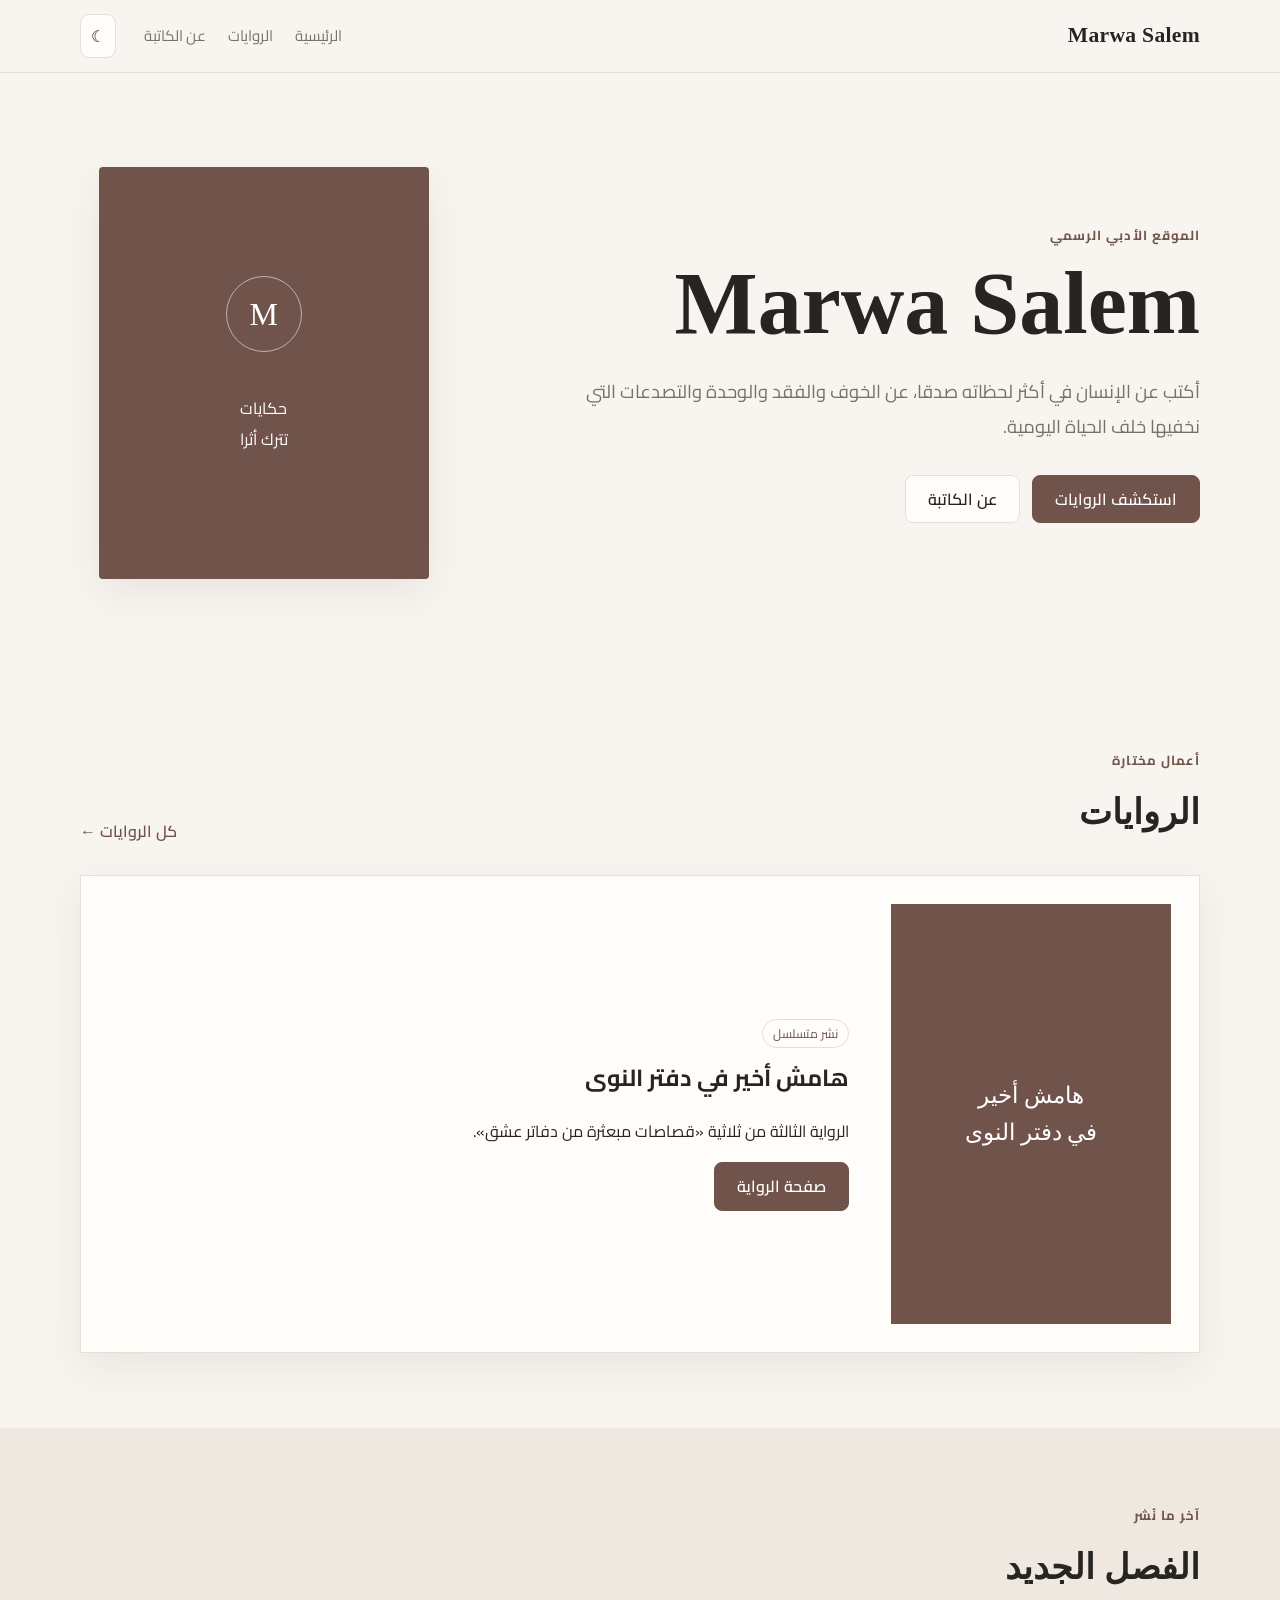
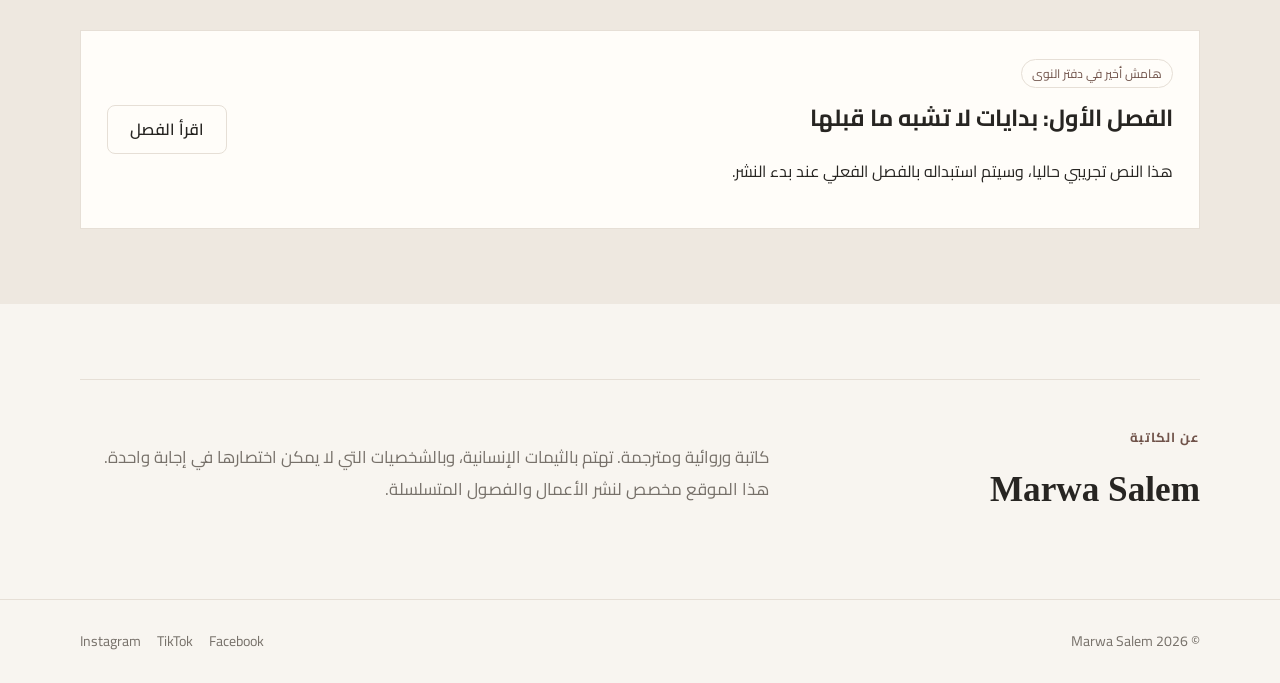
==== index.html @ b4e44f89 "Add files via upload" ====
<!doctype html>
<html lang="ar" dir="rtl">
<head>
  <meta charset="utf-8">
  <meta name="viewport" content="width=device-width, initial-scale=1">
  <meta name="description" content="الموقع الأدبي للكاتبة Marwa Salem، حيث تجدون الروايات والفصول المتسلسلة.">
  <title>Marwa Salem | الكاتبة</title>
  <link rel="stylesheet" href="style.css">
</head>
<body>
  <header class="site-header">
    <div class="container nav-wrap">
      <a class="brand" href="index.html">Marwa Salem</a>
      <nav>
        <a href="index.html">الرئيسية</a>
        <a href="novels.html">الروايات</a>
        <a href="#about">عن الكاتبة</a>
      </nav>
      <button class="theme-btn" id="themeToggle" type="button" aria-label="تبديل الوضع الليلي">☾</button>
    </div>
  </header>

  <main>
    <section class="hero container">
      <div class="hero-copy">
        <p class="eyebrow">الموقع الأدبي الرسمي</p>
        <h1>Marwa Salem</h1>
        <p class="lead">أكتب عن الإنسان في أكثر لحظاته صدقا، عن الخوف والفقد والوحدة والتصدعات التي نخفيها خلف الحياة اليومية.</p>
        <div class="actions">
          <a class="btn primary" href="novels.html">استكشف الروايات</a>
          <a class="btn secondary" href="#about">عن الكاتبة</a>
        </div>
      </div>
      <div class="hero-card" aria-hidden="true">
        <div class="book-mark">M</div>
        <p>حكايات<br>تترك أثرا</p>
      </div>
    </section>

    <section class="section container" id="featured">
      <div class="section-head">
        <div>
          <p class="eyebrow">أعمال مختارة</p>
          <h2>الروايات</h2>
        </div>
        <a class="text-link" href="novels.html">كل الروايات ←</a>
      </div>

      <article class="novel-card featured">
        <div class="cover-placeholder"><span>هامش أخير<br>في دفتر النوى</span></div>
        <div class="novel-info">
          <span class="tag">نشر متسلسل</span>
          <h3>هامش أخير في دفتر النوى</h3>
          <p>الرواية الثالثة من ثلاثية «قصاصات مبعثرة من دفاتر عشق».</p>
          <a class="btn primary" href="novel.html">صفحة الرواية</a>
        </div>
      </article>
    </section>

    <section class="section soft">
      <div class="container">
        <div class="section-head">
          <div>
            <p class="eyebrow">آخر ما نُشر</p>
            <h2>الفصل الجديد</h2>
          </div>
        </div>
        <article class="chapter-card">
          <div>
            <span class="tag">هامش أخير في دفتر النوى</span>
            <h3>الفصل الأول: بدايات لا تشبه ما قبلها</h3>
            <p>هذا النص تجريبي حاليا، وسيتم استبداله بالفصل الفعلي عند بدء النشر.</p>
          </div>
          <a class="btn secondary" href="chapter.html">اقرأ الفصل</a>
        </article>
      </div>
    </section>

    <section class="section container" id="about">
      <div class="about">
        <div>
          <p class="eyebrow">عن الكاتبة</p>
          <h2>Marwa Salem</h2>
        </div>
        <p>كاتبة وروائية ومترجمة. تهتم بالثيمات الإنسانية، وبالشخصيات التي لا يمكن اختصارها في إجابة واحدة. هذا الموقع مخصص لنشر الأعمال والفصول المتسلسلة.</p>
      </div>
    </section>
  </main>

  <footer class="site-footer">
    <div class="container footer-wrap">
      <span>© <span id="year"></span> Marwa Salem</span>
      <div class="socials">
        <a href="#" aria-label="Facebook">Facebook</a>
        <a href="#" aria-label="TikTok">TikTok</a>
        <a href="#" aria-label="Instagram">Instagram</a>
      </div>
    </div>
  </footer>

  <script src="script.js"></script>
</body>
</html>
---- style.css ----
@import url('https://fonts.googleapis.com/css2?family=Amiri:wght@400;700&family=Cairo:wght@400;500;600;700&display=swap');

:root {
  --bg: #f8f5f0;
  --surface: #fffdf9;
  --text: #272522;
  --muted: #77716a;
  --line: #e6dfd6;
  --accent: #70534a;
  --accent-dark: #503b35;
  --soft: #eee8e0;
  --shadow: 0 14px 40px rgba(50, 40, 30, .08);
  --reading-size: 1.25rem;
}

* { box-sizing: border-box; }

html { scroll-behavior: smooth; }

body {
  margin: 0;
  background: var(--bg);
  color: var(--text);
  font-family: "Cairo", sans-serif;
  line-height: 1.9;
}

body.dark {
  --bg: #171513;
  --surface: #211e1b;
  --text: #eee8df;
  --muted: #b7afa6;
  --line: #39332e;
  --accent: #c5a493;
  --accent-dark: #e1c8b8;
  --soft: #211e1b;
  --shadow: 0 14px 40px rgba(0,0,0,.25);
}

a { color: inherit; text-decoration: none; }

.container {
  width: min(1120px, calc(100% - 40px));
  margin-inline: auto;
}

.site-header {
  position: sticky;
  top: 0;
  z-index: 20;
  background: color-mix(in srgb, var(--bg) 92%, transparent);
  backdrop-filter: blur(12px);
  border-bottom: 1px solid var(--line);
}

.nav-wrap {
  min-height: 72px;
  display: flex;
  align-items: center;
  gap: 28px;
}

.brand {
  font-family: Georgia, serif;
  font-size: 1.35rem;
  font-weight: 700;
  letter-spacing: .3px;
  margin-left: auto;
}

nav { display: flex; gap: 22px; }
nav a { color: var(--muted); font-size: .94rem; }
nav a:hover, nav a.active { color: var(--text); }

.theme-btn, .font-btn {
  border: 1px solid var(--line);
  background: var(--surface);
  color: var(--text);
  border-radius: 9px;
  cursor: pointer;
  padding: 6px 10px;
  font: inherit;
}

.theme-btn { margin-right: 0; }

.hero {
  min-height: 600px;
  display: grid;
  grid-template-columns: 1.3fr .7fr;
  align-items: center;
  gap: 70px;
  padding-block: 80px;
}

.hero-copy h1 {
  font-family: Georgia, serif;
  font-size: clamp(3rem, 7vw, 5.5rem);
  line-height: 1.05;
  margin: 10px 0 25px;
}

.eyebrow {
  color: var(--accent);
  font-size: .82rem;
  font-weight: 700;
  letter-spacing: .08em;
  margin: 0 0 7px;
}

.lead {
  color: var(--muted);
  font-size: 1.15rem;
  max-width: 650px;
}

.actions { display: flex; gap: 12px; margin-top: 30px; flex-wrap: wrap; }

.btn {
  display: inline-flex;
  justify-content: center;
  align-items: center;
  min-height: 44px;
  padding: 8px 22px;
  border-radius: 8px;
  font-weight: 600;
  border: 1px solid var(--line);
}

.btn.primary { background: var(--accent); color: #fff; border-color: var(--accent); }
.btn.primary:hover { background: var(--accent-dark); }
.btn.secondary { background: var(--surface); }

.hero-card {
  aspect-ratio: 4 / 5;
  max-width: 330px;
  justify-self: center;
  width: 100%;
  background: var(--accent);
  color: #fff;
  display: flex;
  flex-direction: column;
  align-items: center;
  justify-content: center;
  border-radius: 4px;
  box-shadow: var(--shadow);
  text-align: center;
}

.book-mark {
  width: 76px;
  height: 76px;
  border: 1px solid rgba(255,255,255,.55);
  border-radius: 50%;
  display: grid;
  place-items: center;
  font-family: Georgia, serif;
  font-size: 2rem;
  margin-bottom: 25px;
}

.section { padding-block: 75px; }
.soft { background: var(--soft); }

.section-head {
  display: flex;
  justify-content: space-between;
  align-items: end;
  gap: 20px;
  margin-bottom: 28px;
}

h2 { font-family: Georgia, serif; font-size: 2.2rem; margin: 0; }
h3 { font-size: 1.45rem; margin: 8px 0 12px; }

.text-link { color: var(--accent); font-weight: 600; }

.novel-card {
  display: grid;
  grid-template-columns: 280px 1fr;
  gap: 42px;
  align-items: center;
  background: var(--surface);
  padding: 28px;
  border: 1px solid var(--line);
  box-shadow: var(--shadow);
}

.cover-placeholder {
  aspect-ratio: 2 / 3;
  background: #70534a;
  color: #fff;
  display: grid;
  place-items: center;
  text-align: center;
  padding: 25px;
  font-family: Georgia, serif;
  font-size: 1.45rem;
  line-height: 1.6;
}

.cover-placeholder.alt { background: #4f4b43; }

.cover-placeholder.large { width: min(320px, 100%); }

.tag {
  display: inline-block;
  font-size: .76rem;
  color: var(--accent);
  border: 1px solid var(--line);
  padding: 2px 10px;
  border-radius: 999px;
}

.chapter-card {
  background: var(--surface);
  border: 1px solid var(--line);
  padding: 26px;
  display: flex;
  justify-content: space-between;
  align-items: center;
  gap: 25px;
}

.about {
  border-top: 1px solid var(--line);
  padding-top: 45px;
  display: grid;
  grid-template-columns: .7fr 1.3fr;
  gap: 60px;
}

.about p:last-child { color: var(--muted); font-size: 1.05rem; }

.site-footer {
  border-top: 1px solid var(--line);
  padding: 28px 0;
  color: var(--muted);
  font-size: .88rem;
}

.footer-wrap { display: flex; justify-content: space-between; gap: 20px; }
.socials { display: flex; gap: 16px; }

.page { padding-block: 80px; min-height: 75vh; }
.page-title { max-width: 700px; margin-bottom: 50px; }
.page-title h1 { font-family: Georgia, serif; font-size: 3.5rem; margin: 5px 0 10px; }

.novel-grid {
  display: grid;
  grid-template-columns: repeat(2, minmax(0, 1fr));
  gap: 30px;
}

.novel-tile {
  background: var(--surface);
  border: 1px solid var(--line);
  overflow: hidden;
}

.novel-tile .cover-placeholder { width: 100%; }
.tile-body { padding: 25px; }
.tile-body p { color: var(--muted); }

.muted { color: var(--muted); }

.novel-hero {
  display: grid;
  grid-template-columns: 320px 1fr;
  gap: 55px;
  align-items: center;
  padding-bottom: 75px;
  border-bottom: 1px solid var(--line);
}

.novel-hero h1 {
  font-family: Georgia, serif;
  font-size: clamp(2.5rem, 5vw, 4.5rem);
  line-height: 1.15;
  margin: 12px 0 20px;
}

.chapters { padding-top: 65px; }

.chapter-row {
  display: grid;
  grid-template-columns: 70px 1fr 40px;
  align-items: center;
  gap: 15px;
  padding: 20px 10px;
  border-top: 1px solid var(--line);
}

.chapter-row:hover { background: var(--surface); }
.chapter-number { color: var(--accent); font-family: Georgia, serif; font-size: 1.3rem; }
.chapter-row strong { display: block; font-size: 1.05rem; }
.chapter-row small { color: var(--muted); }
.arrow { color: var(--accent); }
.chapter-row.disabled { opacity: .55; pointer-events: none; }

.reading-container {
  width: min(820px, calc(100% - 35px));
  margin-inline: auto;
  padding-block: 55px 80px;
}

.reading-meta {
  display: flex;
  justify-content: space-between;
  gap: 15px;
  color: var(--muted);
  font-size: .88rem;
  margin-bottom: 50px;
}

.reading-meta a { color: var(--accent); }

.chapter {
  background: var(--surface);
  border: 1px solid var(--line);
  padding: clamp(28px, 6vw, 75px);
  box-shadow: var(--shadow);
}

.chapter h1 {
  font-family: Georgia, serif;
  font-size: clamp(2rem, 5vw, 3.3rem);
  line-height: 1.25;
  margin: 5px 0 40px;
}

.chapter p {
  font-family: "Amiri", serif;
  font-size: var(--reading-size);
  line-height: 2.2;
  margin: 0 0 1.5em;
}

.chapter .chapter-note {
  font-family: "Cairo", sans-serif;
  color: var(--muted);
  font-size: .88rem;
  border-right: 3px solid var(--accent);
  padding-right: 15px;
}

.chapter-nav {
  display: grid;
  grid-template-columns: 1fr 1fr 1fr;
  gap: 12px;
  margin-top: 25px;
}

.nav-chapter {
  text-align: center;
  padding: 12px;
  border: 1px solid var(--line);
  background: var(--surface);
  border-radius: 8px;
}

.nav-chapter.disabled { opacity: .4; pointer-events: none; }

.reader-tools { display: flex; gap: 6px; margin-right: 10px; }

@media (max-width: 760px) {
  .container { width: min(100% - 28px, 1120px); }
  .nav-wrap { gap: 14px; min-height: 64px; }
  nav { display: none; }
  .brand { font-size: 1.1rem; }
  .hero { grid-template-columns: 1fr; gap: 35px; padding-block: 55px; }
  .hero-card { max-width: 230px; }
  .hero-copy h1 { font-size: 3.5rem; }
  .section { padding-block: 55px; }
  .novel-card, .novel-hero { grid-template-columns: 1fr; gap: 28px; }
  .cover-placeholder.large { margin-inline: auto; }
  .novel-grid { grid-template-columns: 1fr; }
  .about { grid-template-columns: 1fr; gap: 10px; }
  .chapter-card { align-items: stretch; flex-direction: column; }
  .page-title h1 { font-size: 2.8rem; }
  .reading-container { width: min(100% - 18px, 820px); padding-top: 35px; }
  .chapter { padding: 25px 20px; }
  .chapter-nav { grid-template-columns: 1fr; }
  .reading-meta { flex-direction: column; }
  .reader-tools { margin-right: auto; }
}

@media print {
  .site-header, .chapter-nav { display: none; }
  .chapter { border: 0; box-shadow: none; }
}
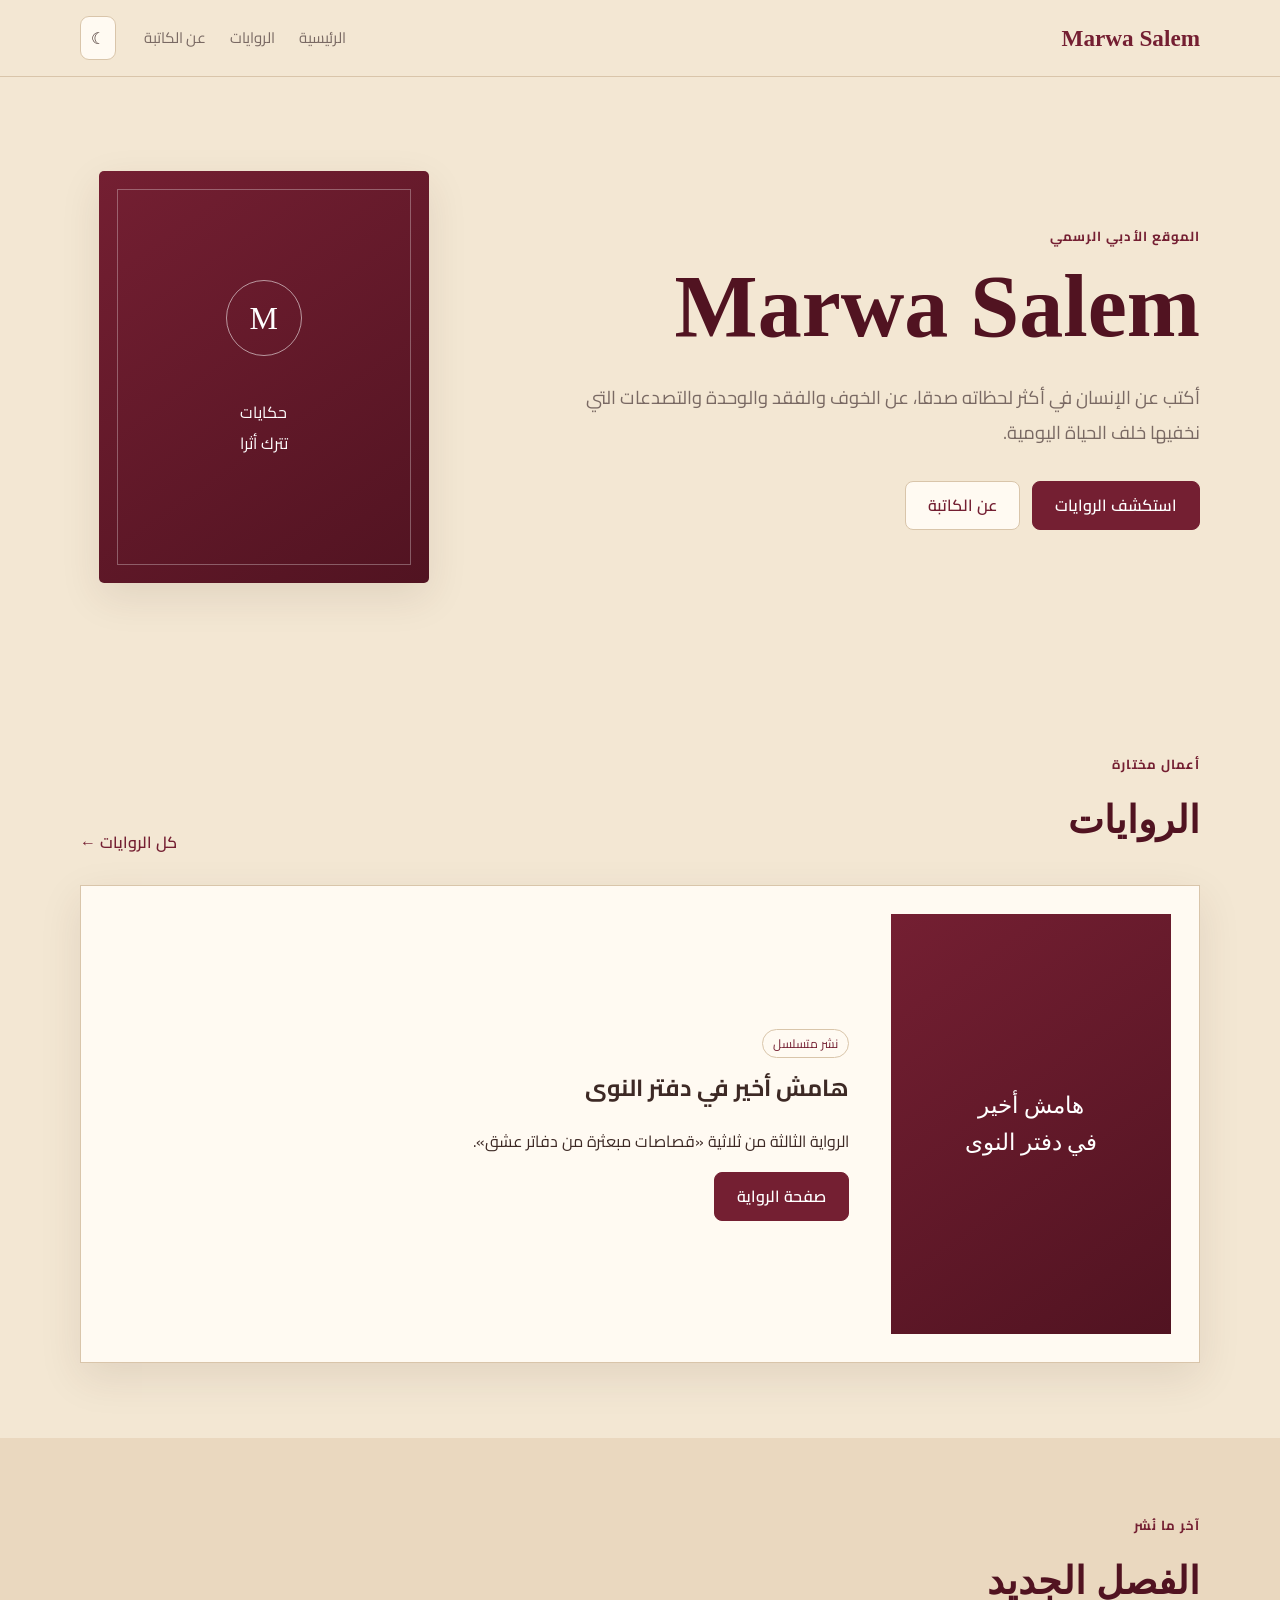
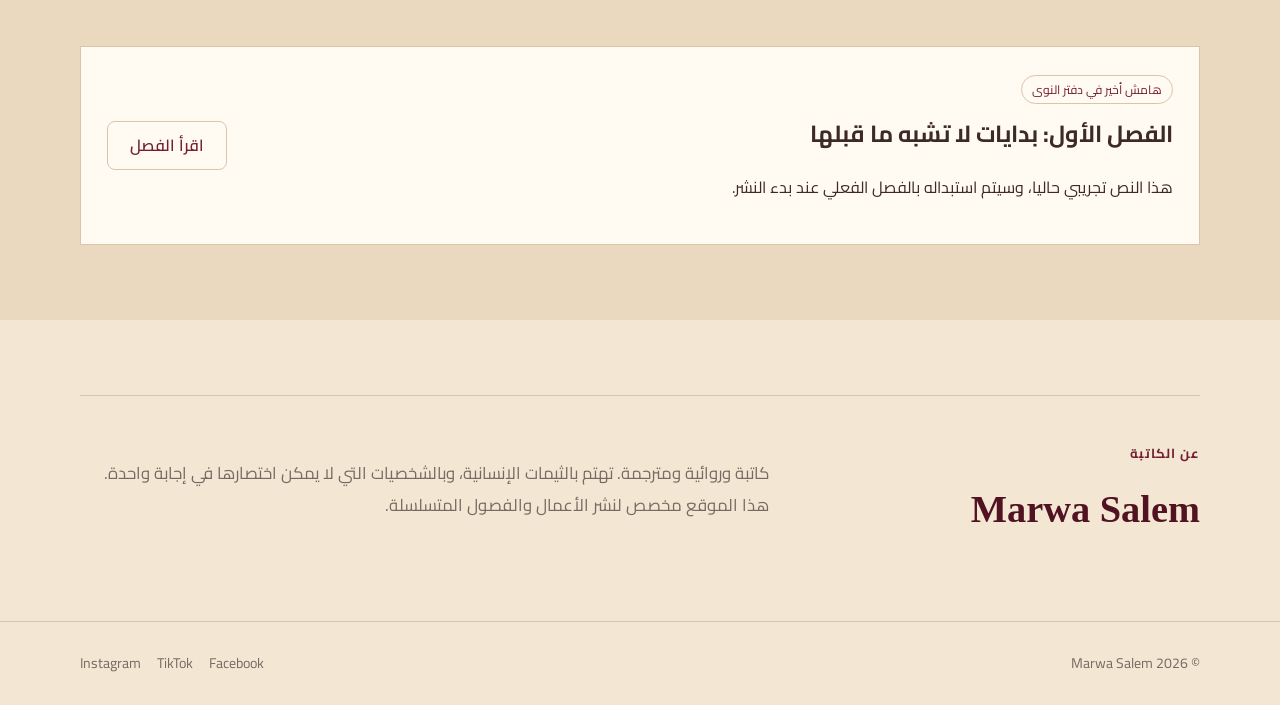
==== commit eb1061ce: "Fix stylesheet link path in index.html" ====
--- a/index.html
+++ b/index.html
@@ -5,8 +5,7 @@
   <meta name="viewport" content="width=device-width, initial-scale=1">
   <meta name="description" content="الموقع الأدبي للكاتبة Marwa Salem، حيث تجدون الروايات والفصول المتسلسلة.">
   <title>Marwa Salem | الكاتبة</title>
-  <link rel="stylesheet" href="style.css">
-</head>
+<link rel="stylesheet" href="./style.css"></head>
 <body>
   <header class="site-header">
     <div class="container nav-wrap">
@@ -100,4 +99,4 @@
 
   <script src="script.js"></script>
 </body>
-</html>+</html>
--- a/style.css
+++ b/style.css
@@ -1,21 +1,28 @@
 @import url('https://fonts.googleapis.com/css2?family=Amiri:wght@400;700&family=Cairo:wght@400;500;600;700&display=swap');
 
 :root {
-  --bg: #f8f5f0;
-  --surface: #fffdf9;
-  --text: #272522;
-  --muted: #77716a;
-  --line: #e6dfd6;
-  --accent: #70534a;
-  --accent-dark: #503b35;
-  --soft: #eee8e0;
-  --shadow: 0 14px 40px rgba(50, 40, 30, .08);
+  --bg: #f3e7d3;
+  --surface: #fffaf2;
+  --surface-soft: #ead8bf;
+  --text: #3d2925;
+  --muted: #796963;
+  --line: #d9c5aa;
+  --accent: #741f32;
+  --accent-dark: #511321;
+  --accent-soft: #8f4555;
+  --gold: #a7834d;
+  --soft: #ead8bf;
+  --shadow: 0 14px 40px rgba(72, 43, 31, .10);
   --reading-size: 1.25rem;
 }
 
-* { box-sizing: border-box; }
-
-html { scroll-behavior: smooth; }
+* {
+  box-sizing: border-box;
+}
+
+html {
+  scroll-behavior: smooth;
+}
 
 body {
   margin: 0;
@@ -26,53 +33,100 @@
 }
 
 body.dark {
-  --bg: #171513;
-  --surface: #211e1b;
-  --text: #eee8df;
-  --muted: #b7afa6;
-  --line: #39332e;
-  --accent: #c5a493;
-  --accent-dark: #e1c8b8;
-  --soft: #211e1b;
-  --shadow: 0 14px 40px rgba(0,0,0,.25);
-}
-
-a { color: inherit; text-decoration: none; }
+  --bg: #171211;
+  --surface: #241b1a;
+  --surface-soft: #2c211f;
+  --text: #f2e6d8;
+  --muted: #c0aaa0;
+  --line: #493532;
+  --accent: #c56a7d;
+  --accent-dark: #e18b9c;
+  --accent-soft: #d48797;
+  --gold: #c3a36a;
+  --soft: #2c211f;
+  --shadow: 0 14px 40px rgba(0, 0, 0, .30);
+}
+
+a {
+  color: inherit;
+  text-decoration: none;
+}
 
 .container {
   width: min(1120px, calc(100% - 40px));
   margin-inline: auto;
 }
+
+/* Header */
 
 .site-header {
   position: sticky;
   top: 0;
   z-index: 20;
-  background: color-mix(in srgb, var(--bg) 92%, transparent);
+  background: color-mix(in srgb, var(--bg) 94%, transparent);
   backdrop-filter: blur(12px);
   border-bottom: 1px solid var(--line);
 }
 
 .nav-wrap {
-  min-height: 72px;
+  min-height: 76px;
   display: flex;
   align-items: center;
   gap: 28px;
 }
 
+/* اسم الكاتبة + الصورة */
+
 .brand {
-  font-family: Georgia, serif;
-  font-size: 1.35rem;
+  display: inline-flex;
+  align-items: center;
+  gap: 11px;
+  font-family: "Amiri", serif;
+  font-size: 1.45rem;
   font-weight: 700;
-  letter-spacing: .3px;
+  color: var(--accent);
   margin-left: auto;
-}
-
-nav { display: flex; gap: 22px; }
-nav a { color: var(--muted); font-size: .94rem; }
-nav a:hover, nav a.active { color: var(--text); }
-
-.theme-btn, .font-btn {
+  white-space: nowrap;
+}
+
+.brand-logo {
+  width: 44px;
+  height: 44px;
+  border-radius: 7px;
+  object-fit: cover;
+  border: 2px solid var(--accent);
+  background: var(--surface);
+  box-shadow: 0 4px 12px rgba(72, 43, 31, .12);
+}
+
+/* لو لم توجد صورة بعد */
+
+.brand-logo.placeholder {
+  display: grid;
+  place-items: center;
+  font-family: "Amiri", serif;
+  font-size: 1.1rem;
+  color: var(--accent);
+}
+
+nav {
+  display: flex;
+  gap: 24px;
+}
+
+nav a {
+  color: var(--muted);
+  font-size: .94rem;
+  transition: color .2s ease;
+}
+
+nav a:hover,
+nav a.active {
+  color: var(--accent);
+}
+
+.theme-btn,
+.font-btn {
   border: 1px solid var(--line);
   background: var(--surface);
   color: var(--text);
@@ -82,7 +136,13 @@
   font: inherit;
 }
 
-.theme-btn { margin-right: 0; }
+.theme-btn:hover,
+.font-btn:hover {
+  border-color: var(--accent);
+  color: var(--accent);
+}
+
+/* Hero */
 
 .hero {
   min-height: 600px;
@@ -94,9 +154,10 @@
 }
 
 .hero-copy h1 {
-  font-family: Georgia, serif;
+  font-family: "Amiri", serif;
+  color: var(--accent-dark);
   font-size: clamp(3rem, 7vw, 5.5rem);
-  line-height: 1.05;
+  line-height: 1.1;
   margin: 10px 0 25px;
 }
 
@@ -114,7 +175,12 @@
   max-width: 650px;
 }
 
-.actions { display: flex; gap: 12px; margin-top: 30px; flex-wrap: wrap; }
+.actions {
+  display: flex;
+  gap: 12px;
+  margin-top: 30px;
+  flex-wrap: wrap;
+}
 
 .btn {
   display: inline-flex;
@@ -125,42 +191,79 @@
   border-radius: 8px;
   font-weight: 600;
   border: 1px solid var(--line);
-}
-
-.btn.primary { background: var(--accent); color: #fff; border-color: var(--accent); }
-.btn.primary:hover { background: var(--accent-dark); }
-.btn.secondary { background: var(--surface); }
+  transition: all .2s ease;
+}
+
+.btn.primary {
+  background: var(--accent);
+  color: #fff;
+  border-color: var(--accent);
+}
+
+.btn.primary:hover {
+  background: var(--accent-dark);
+  border-color: var(--accent-dark);
+}
+
+.btn.secondary {
+  background: var(--surface);
+  color: var(--accent);
+}
+
+.btn.secondary:hover {
+  border-color: var(--accent);
+}
+
+/* Hero card */
 
 .hero-card {
   aspect-ratio: 4 / 5;
   max-width: 330px;
   justify-self: center;
   width: 100%;
-  background: var(--accent);
+  background:
+    linear-gradient(145deg, var(--accent), var(--accent-dark));
   color: #fff;
   display: flex;
   flex-direction: column;
   align-items: center;
   justify-content: center;
-  border-radius: 4px;
+  border-radius: 5px;
   box-shadow: var(--shadow);
   text-align: center;
+  position: relative;
+  overflow: hidden;
+}
+
+.hero-card::before {
+  content: "";
+  position: absolute;
+  inset: 18px;
+  border: 1px solid rgba(255, 255, 255, .30);
+  pointer-events: none;
 }
 
 .book-mark {
   width: 76px;
   height: 76px;
-  border: 1px solid rgba(255,255,255,.55);
+  border: 1px solid rgba(255, 255, 255, .55);
   border-radius: 50%;
   display: grid;
   place-items: center;
-  font-family: Georgia, serif;
+  font-family: "Amiri", serif;
   font-size: 2rem;
   margin-bottom: 25px;
 }
 
-.section { padding-block: 75px; }
-.soft { background: var(--soft); }
+/* Sections */
+
+.section {
+  padding-block: 75px;
+}
+
+.soft {
+  background: var(--soft);
+}
 
 .section-head {
   display: flex;
@@ -170,10 +273,28 @@
   margin-bottom: 28px;
 }
 
-h2 { font-family: Georgia, serif; font-size: 2.2rem; margin: 0; }
-h3 { font-size: 1.45rem; margin: 8px 0 12px; }
-
-.text-link { color: var(--accent); font-weight: 600; }
+h2 {
+  font-family: "Amiri", serif;
+  color: var(--accent-dark);
+  font-size: 2.4rem;
+  margin: 0;
+}
+
+h3 {
+  font-size: 1.45rem;
+  margin: 8px 0 12px;
+}
+
+.text-link {
+  color: var(--accent);
+  font-weight: 600;
+}
+
+.text-link:hover {
+  color: var(--accent-dark);
+}
+
+/* Novel cards */
 
 .novel-card {
   display: grid;
@@ -188,20 +309,25 @@
 
 .cover-placeholder {
   aspect-ratio: 2 / 3;
-  background: #70534a;
+  background:
+    linear-gradient(145deg, var(--accent), var(--accent-dark));
   color: #fff;
   display: grid;
   place-items: center;
   text-align: center;
   padding: 25px;
-  font-family: Georgia, serif;
+  font-family: "Amiri", serif;
   font-size: 1.45rem;
   line-height: 1.6;
 }
 
-.cover-placeholder.alt { background: #4f4b43; }
-
-.cover-placeholder.large { width: min(320px, 100%); }
+.cover-placeholder.alt {
+  background: linear-gradient(145deg, #8a6748, #5d4433);
+}
+
+.cover-placeholder.large {
+  width: min(320px, 100%);
+}
 
 .tag {
   display: inline-block;
@@ -210,7 +336,10 @@
   border: 1px solid var(--line);
   padding: 2px 10px;
   border-radius: 999px;
-}
+  background: var(--surface);
+}
+
+/* Chapter cards */
 
 .chapter-card {
   background: var(--surface);
@@ -221,6 +350,8 @@
   align-items: center;
   gap: 25px;
 }
+
+/* About */
 
 .about {
   border-top: 1px solid var(--line);
@@ -230,7 +361,12 @@
   gap: 60px;
 }
 
-.about p:last-child { color: var(--muted); font-size: 1.05rem; }
+.about p:last-child {
+  color: var(--muted);
+  font-size: 1.05rem;
+}
+
+/* Footer */
 
 .site-footer {
   border-top: 1px solid var(--line);
@@ -239,12 +375,41 @@
   font-size: .88rem;
 }
 
-.footer-wrap { display: flex; justify-content: space-between; gap: 20px; }
-.socials { display: flex; gap: 16px; }
-
-.page { padding-block: 80px; min-height: 75vh; }
-.page-title { max-width: 700px; margin-bottom: 50px; }
-.page-title h1 { font-family: Georgia, serif; font-size: 3.5rem; margin: 5px 0 10px; }
+.footer-wrap {
+  display: flex;
+  justify-content: space-between;
+  gap: 20px;
+}
+
+.socials {
+  display: flex;
+  gap: 16px;
+}
+
+.socials a:hover {
+  color: var(--accent);
+}
+
+/* Pages */
+
+.page {
+  padding-block: 80px;
+  min-height: 75vh;
+}
+
+.page-title {
+  max-width: 700px;
+  margin-bottom: 50px;
+}
+
+.page-title h1 {
+  font-family: "Amiri", serif;
+  color: var(--accent-dark);
+  font-size: 3.5rem;
+  margin: 5px 0 10px;
+}
+
+/* Novel grid */
 
 .novel-grid {
   display: grid;
@@ -256,13 +421,32 @@
   background: var(--surface);
   border: 1px solid var(--line);
   overflow: hidden;
-}
-
-.novel-tile .cover-placeholder { width: 100%; }
-.tile-body { padding: 25px; }
-.tile-body p { color: var(--muted); }
-
-.muted { color: var(--muted); }
+  box-shadow: 0 8px 25px rgba(72, 43, 31, .06);
+  transition: transform .2s ease, box-shadow .2s ease;
+}
+
+.novel-tile:hover {
+  transform: translateY(-3px);
+  box-shadow: var(--shadow);
+}
+
+.novel-tile .cover-placeholder {
+  width: 100%;
+}
+
+.tile-body {
+  padding: 25px;
+}
+
+.tile-body p {
+  color: var(--muted);
+}
+
+.muted {
+  color: var(--muted);
+}
+
+/* Novel page */
 
 .novel-hero {
   display: grid;
@@ -274,13 +458,16 @@
 }
 
 .novel-hero h1 {
-  font-family: Georgia, serif;
+  font-family: "Amiri", serif;
+  color: var(--accent-dark);
   font-size: clamp(2.5rem, 5vw, 4.5rem);
   line-height: 1.15;
   margin: 12px 0 20px;
 }
 
-.chapters { padding-top: 65px; }
+.chapters {
+  padding-top: 65px;
+}
 
 .chapter-row {
   display: grid;
@@ -291,12 +478,35 @@
   border-top: 1px solid var(--line);
 }
 
-.chapter-row:hover { background: var(--surface); }
-.chapter-number { color: var(--accent); font-family: Georgia, serif; font-size: 1.3rem; }
-.chapter-row strong { display: block; font-size: 1.05rem; }
-.chapter-row small { color: var(--muted); }
-.arrow { color: var(--accent); }
-.chapter-row.disabled { opacity: .55; pointer-events: none; }
+.chapter-row:hover {
+  background: var(--surface);
+}
+
+.chapter-number {
+  color: var(--accent);
+  font-family: "Amiri", serif;
+  font-size: 1.3rem;
+}
+
+.chapter-row strong {
+  display: block;
+  font-size: 1.05rem;
+}
+
+.chapter-row small {
+  color: var(--muted);
+}
+
+.arrow {
+  color: var(--accent);
+}
+
+.chapter-row.disabled {
+  opacity: .55;
+  pointer-events: none;
+}
+
+/* Reading page */
 
 .reading-container {
   width: min(820px, calc(100% - 35px));
@@ -313,7 +523,9 @@
   margin-bottom: 50px;
 }
 
-.reading-meta a { color: var(--accent); }
+.reading-meta a {
+  color: var(--accent);
+}
 
 .chapter {
   background: var(--surface);
@@ -323,7 +535,8 @@
 }
 
 .chapter h1 {
-  font-family: Georgia, serif;
+  font-family: "Amiri", serif;
+  color: var(--accent-dark);
   font-size: clamp(2rem, 5vw, 3.3rem);
   line-height: 1.25;
   margin: 5px 0 40px;
@@ -359,33 +572,148 @@
   border-radius: 8px;
 }
 
-.nav-chapter.disabled { opacity: .4; pointer-events: none; }
-
-.reader-tools { display: flex; gap: 6px; margin-right: 10px; }
+.nav-chapter:hover {
+  border-color: var(--accent);
+  color: var(--accent);
+}
+
+.nav-chapter.disabled {
+  opacity: .4;
+  pointer-events: none;
+}
+
+.reader-tools {
+  display: flex;
+  gap: 6px;
+  margin-right: 10px;
+}
+
+/* Author image utility */
+
+.author-photo {
+  width: 100%;
+  max-width: 280px;
+  aspect-ratio: 1 / 1;
+  object-fit: cover;
+  border-radius: 8px;
+  border: 2px solid var(--accent);
+  box-shadow: var(--shadow);
+}
+
+/* Future cover image support */
+
+.cover-image {
+  width: 100%;
+  height: 100%;
+  object-fit: cover;
+  display: block;
+}
+
+/* Mobile */
 
 @media (max-width: 760px) {
-  .container { width: min(100% - 28px, 1120px); }
-  .nav-wrap { gap: 14px; min-height: 64px; }
-  nav { display: none; }
-  .brand { font-size: 1.1rem; }
-  .hero { grid-template-columns: 1fr; gap: 35px; padding-block: 55px; }
-  .hero-card { max-width: 230px; }
-  .hero-copy h1 { font-size: 3.5rem; }
-  .section { padding-block: 55px; }
-  .novel-card, .novel-hero { grid-template-columns: 1fr; gap: 28px; }
-  .cover-placeholder.large { margin-inline: auto; }
-  .novel-grid { grid-template-columns: 1fr; }
-  .about { grid-template-columns: 1fr; gap: 10px; }
-  .chapter-card { align-items: stretch; flex-direction: column; }
-  .page-title h1 { font-size: 2.8rem; }
-  .reading-container { width: min(100% - 18px, 820px); padding-top: 35px; }
-  .chapter { padding: 25px 20px; }
-  .chapter-nav { grid-template-columns: 1fr; }
-  .reading-meta { flex-direction: column; }
-  .reader-tools { margin-right: auto; }
-}
+
+  .container {
+    width: min(100% - 28px, 1120px);
+  }
+
+  .nav-wrap {
+    gap: 14px;
+    min-height: 64px;
+  }
+
+  nav {
+    display: none;
+  }
+
+  .brand {
+    font-size: 1.25rem;
+  }
+
+  .brand-logo {
+    width: 40px;
+    height: 40px;
+  }
+
+  .hero {
+    grid-template-columns: 1fr;
+    gap: 35px;
+    padding-block: 55px;
+  }
+
+  .hero-card {
+    max-width: 230px;
+  }
+
+  .hero-copy h1 {
+    font-size: 3.5rem;
+  }
+
+  .section {
+    padding-block: 55px;
+  }
+
+  .novel-card,
+  .novel-hero {
+    grid-template-columns: 1fr;
+    gap: 28px;
+  }
+
+  .cover-placeholder.large {
+    margin-inline: auto;
+  }
+
+  .novel-grid {
+    grid-template-columns: 1fr;
+  }
+
+  .about {
+    grid-template-columns: 1fr;
+    gap: 10px;
+  }
+
+  .chapter-card {
+    align-items: stretch;
+    flex-direction: column;
+  }
+
+  .page-title h1 {
+    font-size: 2.8rem;
+  }
+
+  .reading-container {
+    width: min(100% - 18px, 820px);
+    padding-top: 35px;
+  }
+
+  .chapter {
+    padding: 25px 20px;
+  }
+
+  .chapter-nav {
+    grid-template-columns: 1fr;
+  }
+
+  .reading-meta {
+    flex-direction: column;
+  }
+
+  .reader-tools {
+    margin-right: auto;
+  }
+}
+
+/* Print */
 
 @media print {
-  .site-header, .chapter-nav { display: none; }
-  .chapter { border: 0; box-shadow: none; }
-}+  .site-header,
+  .chapter-nav {
+    display: none;
+  }
+
+  .chapter {
+    border: 0;
+    box-shadow: none;
+  }
+}
+```
